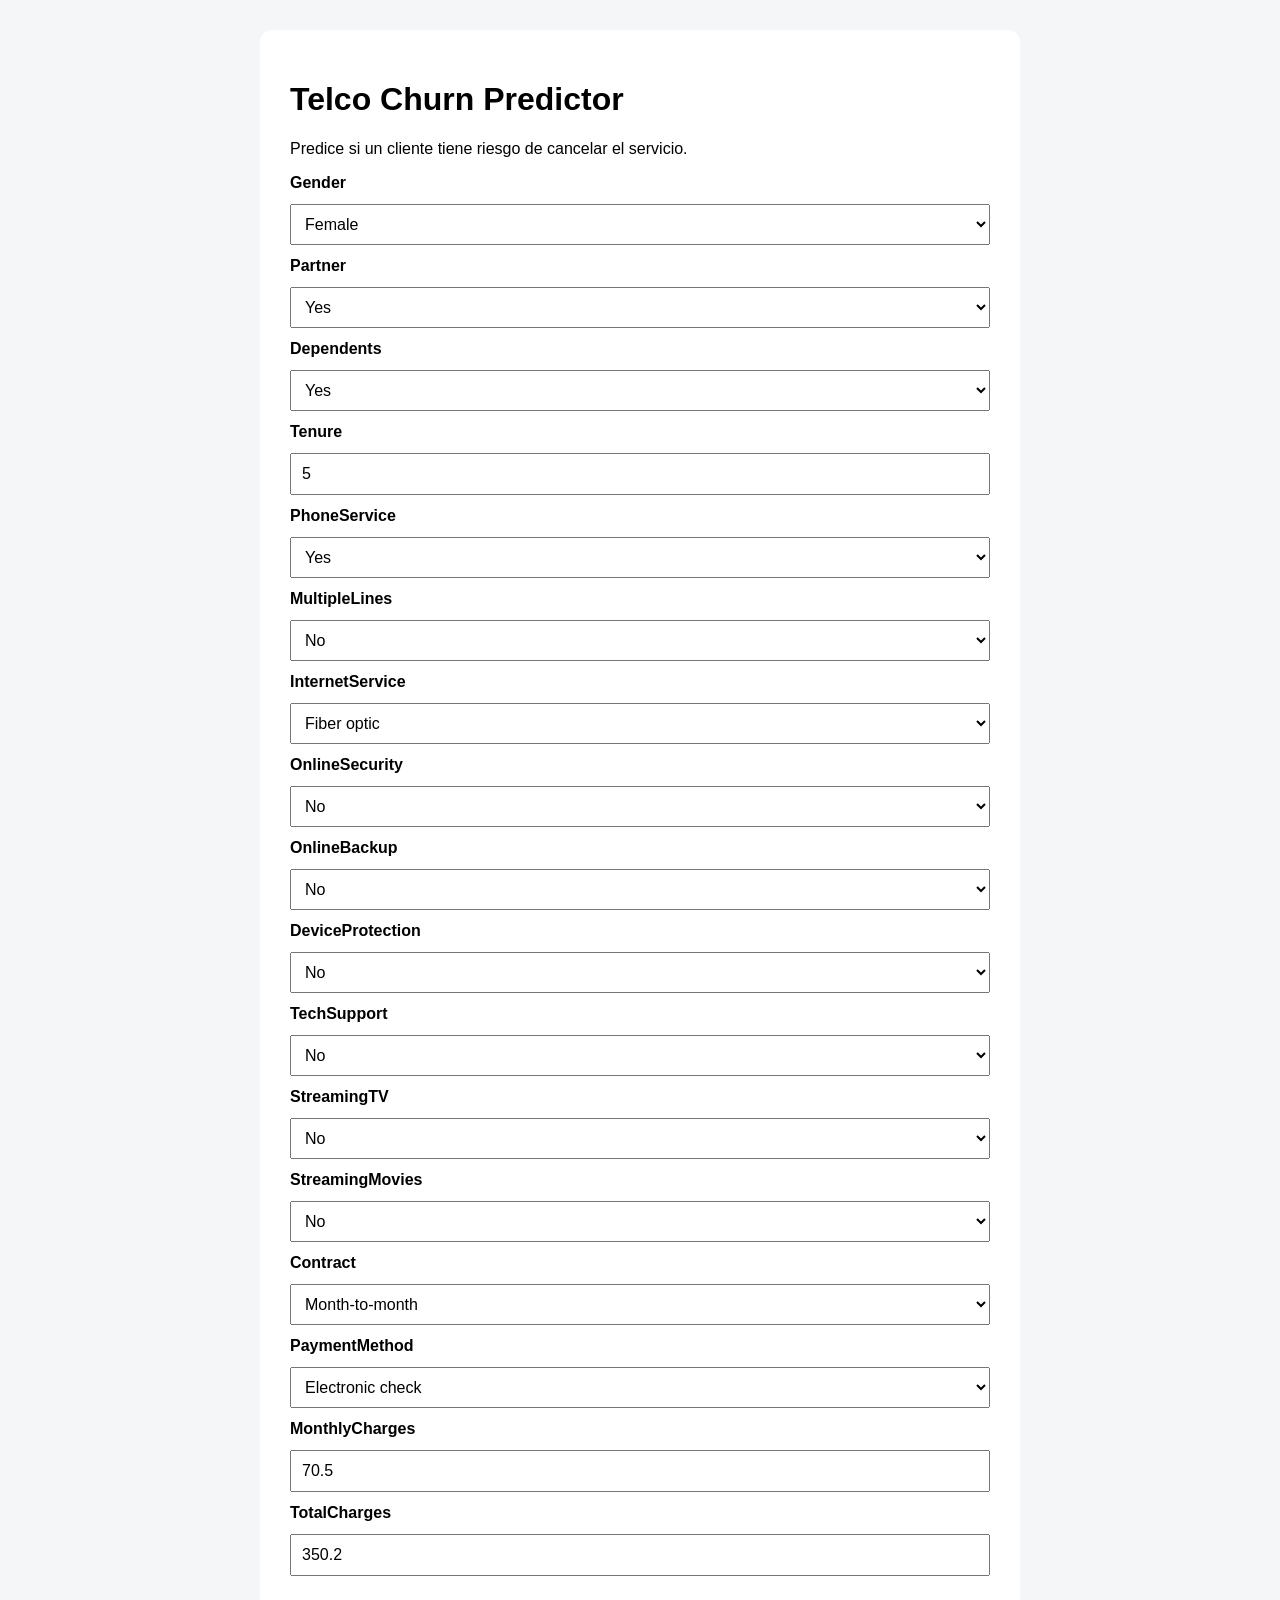
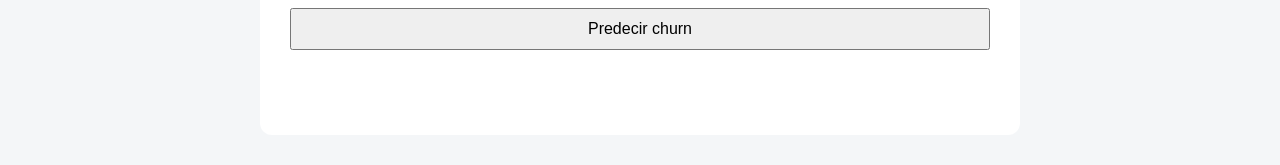
==== index.html @ 8d7dd001 "Move frontend to root for Github pages" ====
<!DOCTYPE html>
<html lang="es">
<head>
    <meta charset="UTF-8" />
    <title>Telco Churn Predictor</title>
    <link rel="stylesheet" href="styles.css" />
</head>
<body>
    <main class="container">
    <h1>Telco Churn Predictor</h1>
    <p>Predice si un cliente tiene riesgo de cancelar el servicio.</p>

    <form id="churn-form">
        <label>Gender</label>
        <select id="gender">
            <option>Female</option>
            <option>Male</option>
        </select>

        <label>Partner</label>
        <select id="Partner">
            <option>Yes</option>
            <option>No</option>
        </select>

        <label>Dependents</label>
        <select id="Dependents">
            <option>Yes</option>
            <option>No</option>
        </select>

        <label>Tenure</label>
        <input id="tenure" type="number" value="5" />

        <label>PhoneService</label>
        <select id="PhoneService">
            <option>Yes</option>
            <option>No</option>
        </select>

        <label>MultipleLines</label>
        <select id="MultipleLines">
            <option>No</option>
            <option>Yes</option>
            <option>No phone service</option>
        </select>

        <label>InternetService</label>
        <select id="InternetService">
            <option>Fiber optic</option>
            <option>DSL</option>
            <option>No</option>
        </select>

        <label>OnlineSecurity</label>
        <select id="OnlineSecurity">
            <option>No</option>
            <option>Yes</option>
            <option>No internet service</option>
        </select>

        <label>OnlineBackup</label>
        <select id="OnlineBackup">
            <option>No</option>
            <option>Yes</option>
            <option>No internet service</option>
        </select>

        <label>DeviceProtection</label>
        <select id="DeviceProtection">
            <option>No</option>
            <option>Yes</option>
            <option>No internet service</option>
        </select>

        <label>TechSupport</label>
        <select id="TechSupport">
            <option>No</option>
            <option>Yes</option>
            <option>No internet service</option>
        </select>

        <label>StreamingTV</label>
        <select id="StreamingTV">
            <option>No</option>
            <option>Yes</option>
            <option>No internet service</option>
        </select>

        <label>StreamingMovies</label>
        <select id="StreamingMovies">
            <option>No</option>
            <option>Yes</option>
            <option>No internet service</option>
        </select>

        <label>Contract</label>
        <select id="Contract">
            <option>Month-to-month</option>
            <option>One year</option>
            <option>Two year</option>
        </select>

        <label>PaymentMethod</label>
        <select id="PaymentMethod">
            <option>Electronic check</option>
            <option>Mailed check</option>
            <option>Bank transfer (automatic)</option>
            <option>Credit card (automatic)</option>
        </select>

        <label>MonthlyCharges</label>
        <input id="MonthlyCharges" type="number" step="0.01" value="70.5" />

        <label>TotalCharges</label>
        <input id="TotalCharges" type="number" step="0.01" value="350.2" />

        <button type="submit">Predecir churn</button>
        </form>

        <section id="result"></section>
    </main>

    <script src="script.js"></script>
</body>
</html>
---- styles.css ----
body {
    font-family: Arial, sans-serif;
    background: #f4f6f8;
    margin: 0;
    padding: 30px;
}

.container {
    max-width: 700px;
    margin: auto;
    background: white;
    padding: 30px;
    border-radius: 12px;
}

form {
    display: grid;
    gap: 12px;
}

label {
    font-weight: bold;
}

input, select, button {
    padding: 10px;
    font-size: 16px;
}

button {
    margin-top: 20px;
    cursor: pointer;
}

#result {
    margin-top: 25px;
    padding: 15px;
    border-radius: 8px;
    font-size: 18px;
}
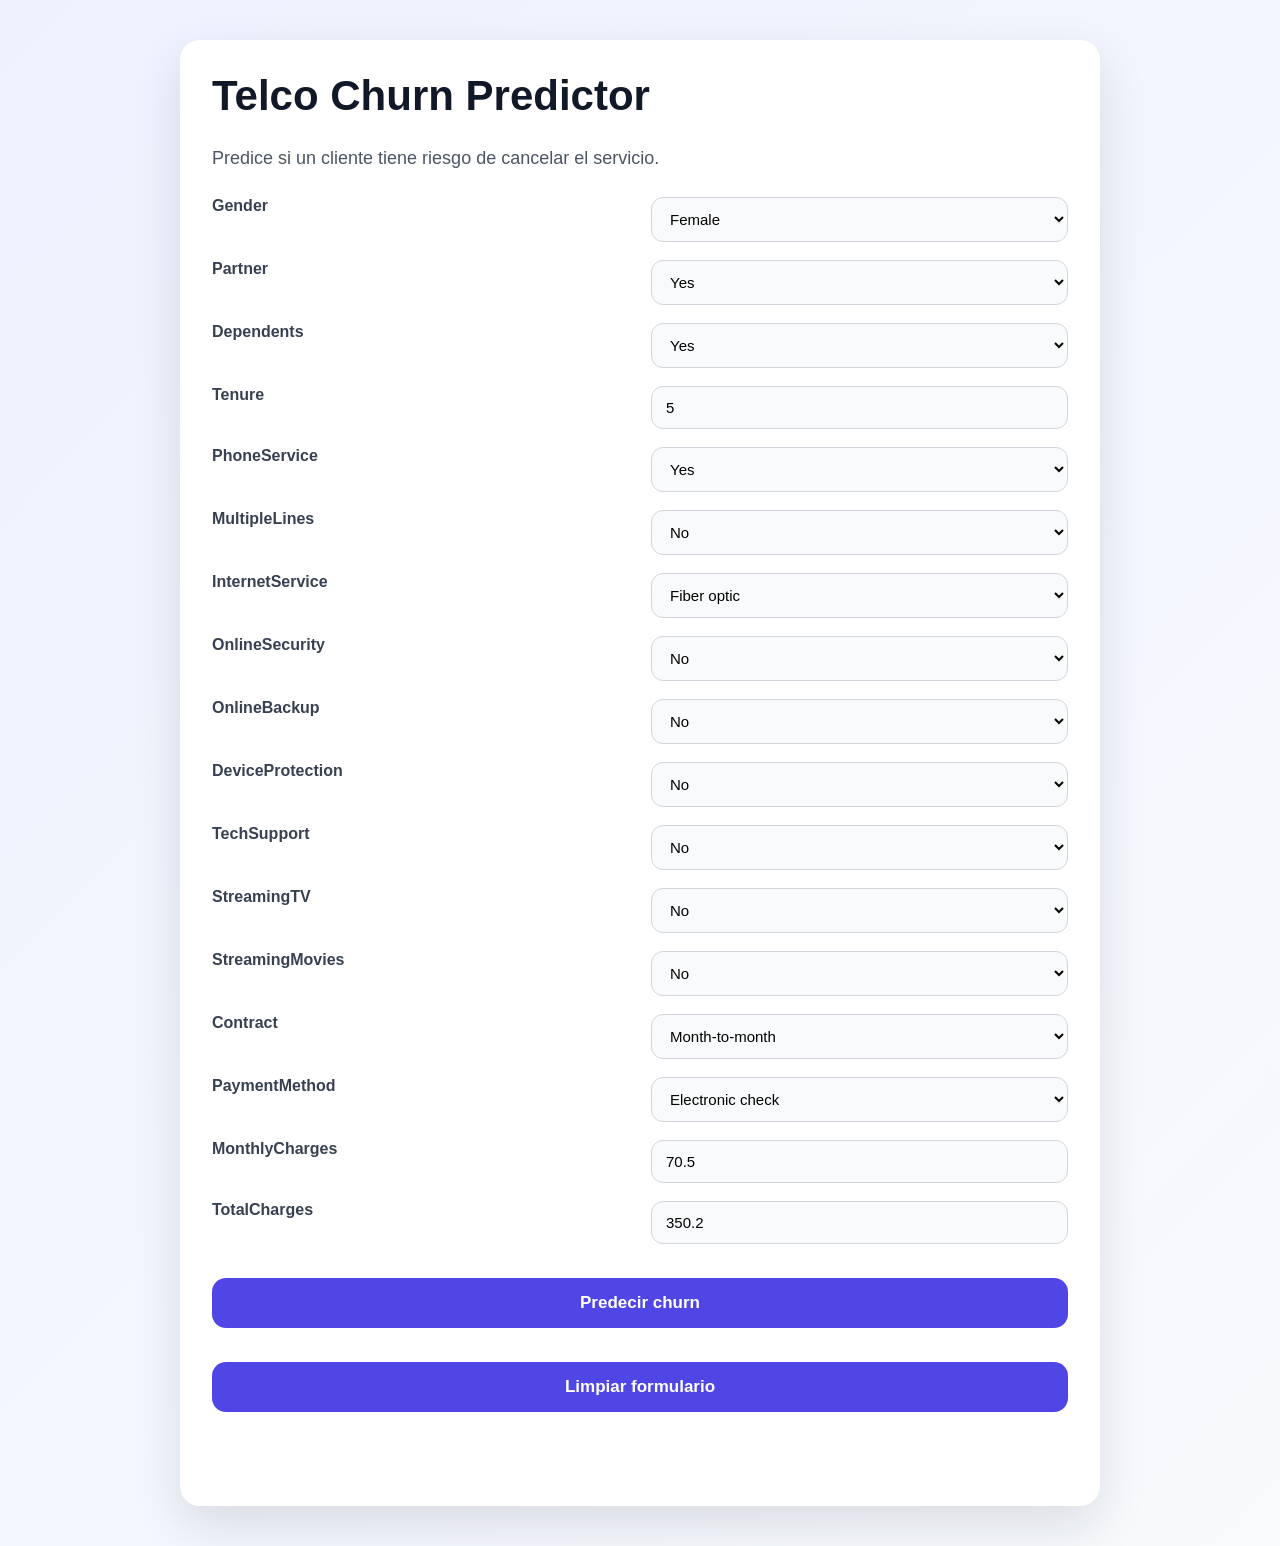
==== commit ade1436c: "new changes" ====
--- a/index.html
+++ b/index.html
@@ -116,6 +116,7 @@
         <input id="TotalCharges" type="number" step="0.01" value="350.2" />
 
         <button type="submit">Predecir churn</button>
+        <button type="button" id="clear-btn">Limpiar formulario</button>
         </form>
 
         <section id="result"></section>
--- a/styles.css
+++ b/styles.css
@@ -1,40 +1,103 @@
+* {
+    box-sizing: border-box;
+}
+
 body {
-    font-family: Arial, sans-serif;
-    background: #f4f6f8;
     margin: 0;
-    padding: 30px;
+    font-family: Arial, Helvetica, sans-serif;
+    background: linear-gradient(135deg, #eef2ff, #f8fafc);
+    color: #1f2937;
 }
 
 .container {
-    max-width: 700px;
-    margin: auto;
+    max-width: 920px;
+    margin: 40px auto;
+    padding: 32px;
     background: white;
-    padding: 30px;
-    border-radius: 12px;
+    border-radius: 20px;
+    box-shadow: 0 20px 50px rgba(15, 23, 42, 0.12);
+}
+
+h1 {
+    margin-top: 0;
+    font-size: 42px;
+    color: #111827;
+}
+
+p {
+    font-size: 18px;
+    color: #4b5563;
 }
 
 form {
     display: grid;
-    gap: 12px;
+    grid-template-columns: 1fr 1fr;
+    gap: 18px 22px;
+    margin-top: 28px;
 }
 
 label {
-    font-weight: bold;
+    display: flex;
+    flex-direction: column;
+    gap: 8px;
+    font-weight: 700;
+    color: #374151;
 }
 
-input, select, button {
-    padding: 10px;
-    font-size: 16px;
+input,
+select {
+    width: 100%;
+    padding: 12px 14px;
+    border: 1px solid #d1d5db;
+    border-radius: 12px;
+    font-size: 15px;
+    background: #f9fafb;
+}
+
+input:focus,
+select:focus {
+    outline: none;
+    border-color: #6366f1;
+    background: white;
+    box-shadow: 0 0 0 4px rgba(99, 102, 241, 0.15);
 }
 
 button {
-    margin-top: 20px;
+    grid-column: 1 / -1;
+    margin-top: 16px;
+    padding: 15px;
+    border: none;
+    border-radius: 14px;
+    background: #4f46e5;
+    color: white;
+    font-size: 17px;
+    font-weight: 700;
     cursor: pointer;
+    }
+
+button:hover {
+    background: #4338ca;
 }
 
 #result {
-    margin-top: 25px;
-    padding: 15px;
-    border-radius: 8px;
-    font-size: 18px;
+    margin-top: 26px;
+    padding: 18px 20px;
+    border-radius: 14px;
+    font-size: 20px;
+    font-weight: 700;
+}
+
+@media (max-width: 720px) {
+    .container {
+        margin: 16px;
+        padding: 22px;
+    }
+
+    form {
+        grid-template-columns: 1fr;
+    }
+
+    h1 {
+        font-size: 32px;
+    }
 }
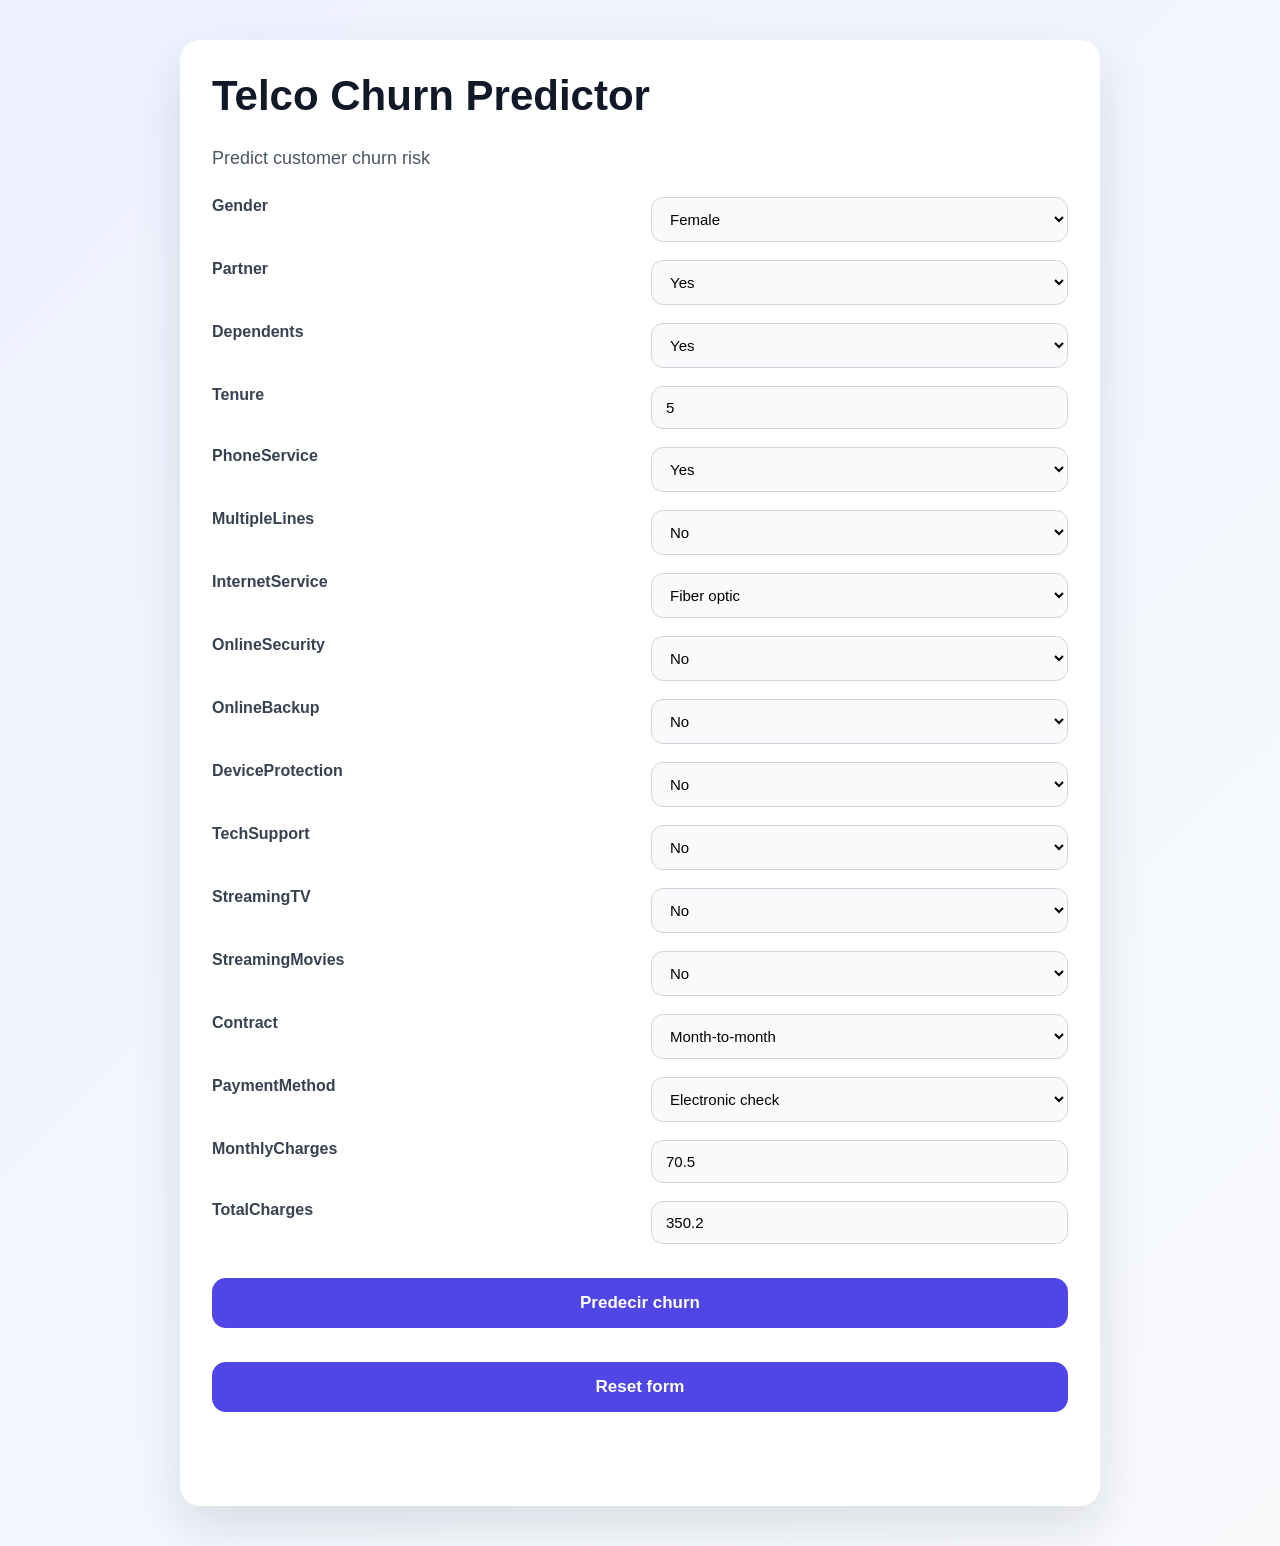
==== commit 6a32547d: "add changes" ====
--- a/index.html
+++ b/index.html
@@ -1,5 +1,5 @@
 <!DOCTYPE html>
-<html lang="es">
+<html lang="en">
 <head>
     <meta charset="UTF-8" />
     <title>Telco Churn Predictor</title>
@@ -8,7 +8,7 @@
 <body>
     <main class="container">
     <h1>Telco Churn Predictor</h1>
-    <p>Predice si un cliente tiene riesgo de cancelar el servicio.</p>
+    <p>Predict customer churn risk</p>
 
     <form id="churn-form">
         <label>Gender</label>
@@ -116,7 +116,7 @@
         <input id="TotalCharges" type="number" step="0.01" value="350.2" />
 
         <button type="submit">Predecir churn</button>
-        <button type="button" id="clear-btn">Limpiar formulario</button>
+        <button type="button" id="clear-btn">Reset form</button>
         </form>
 
         <section id="result"></section>
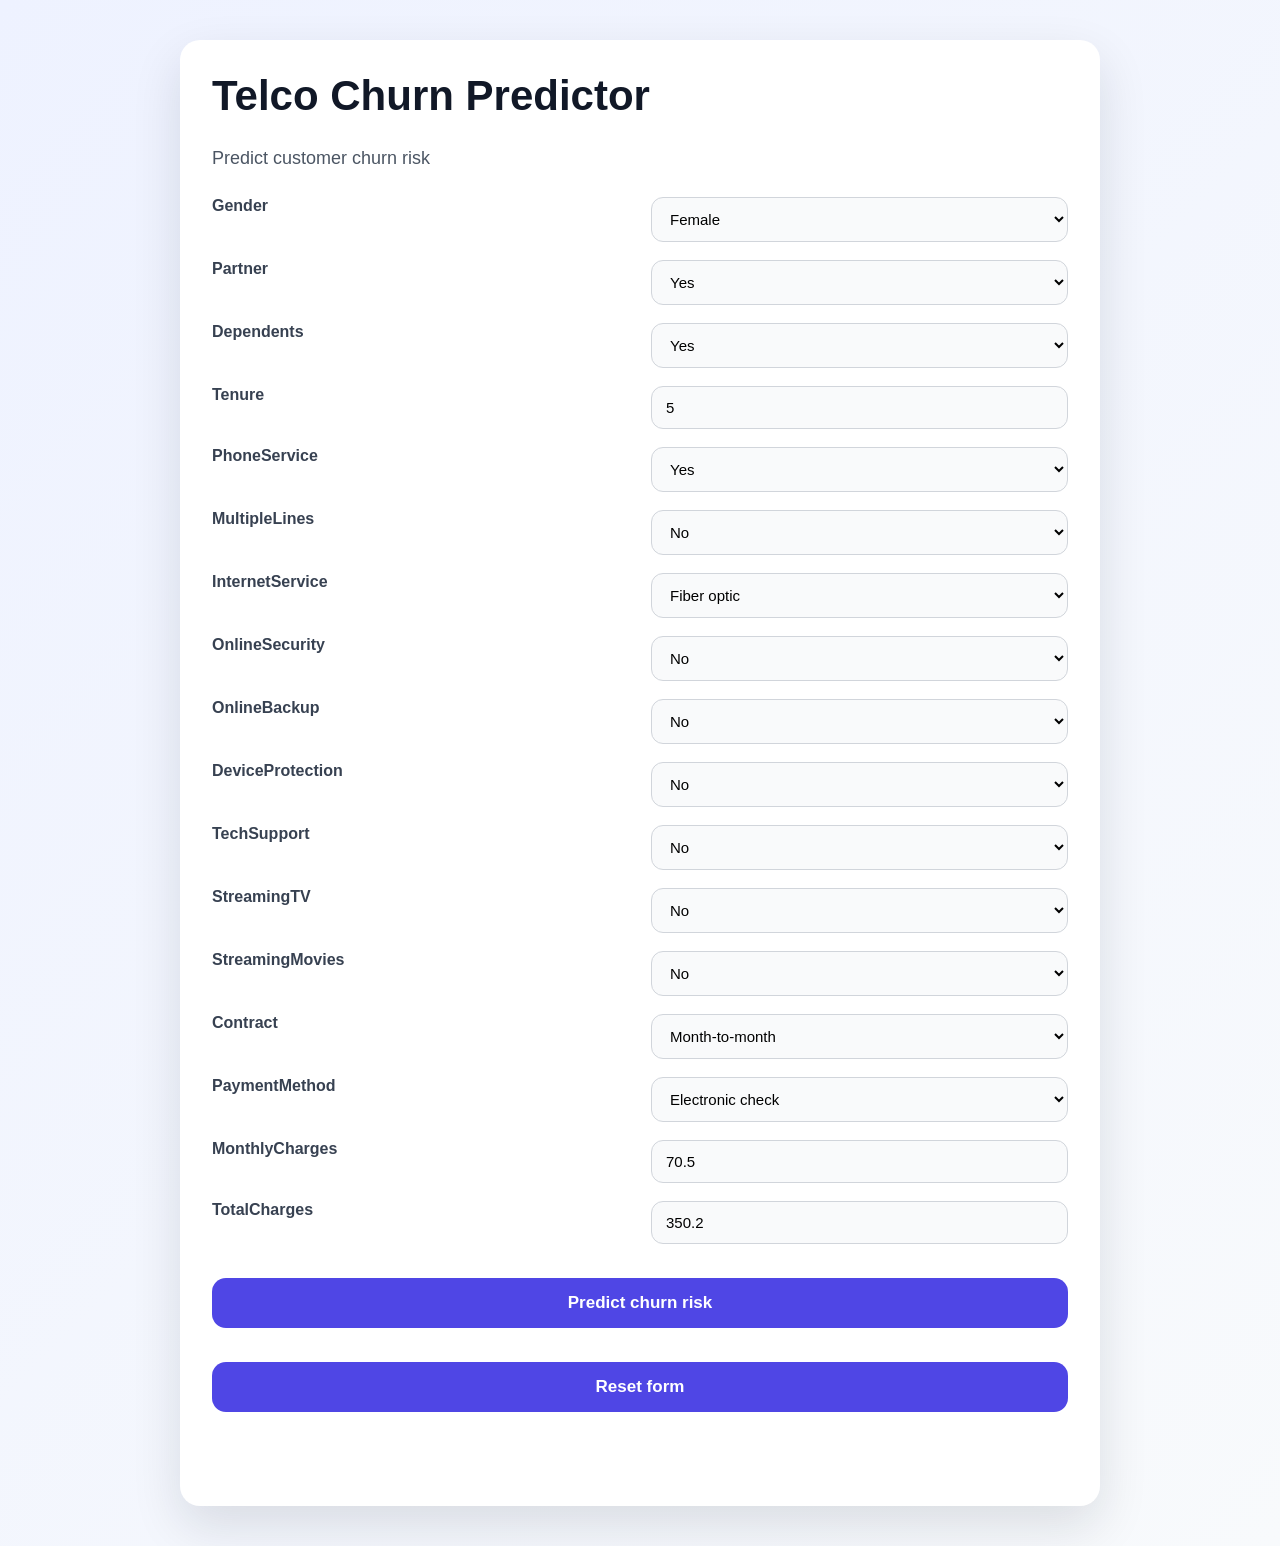
==== commit 1012b591: "add changes" ====
--- a/index.html
+++ b/index.html
@@ -115,7 +115,7 @@
         <label>TotalCharges</label>
         <input id="TotalCharges" type="number" step="0.01" value="350.2" />
 
-        <button type="submit">Predecir churn</button>
+        <button type="submit">Predict churn risk</button>
         <button type="button" id="clear-btn">Reset form</button>
         </form>
 
